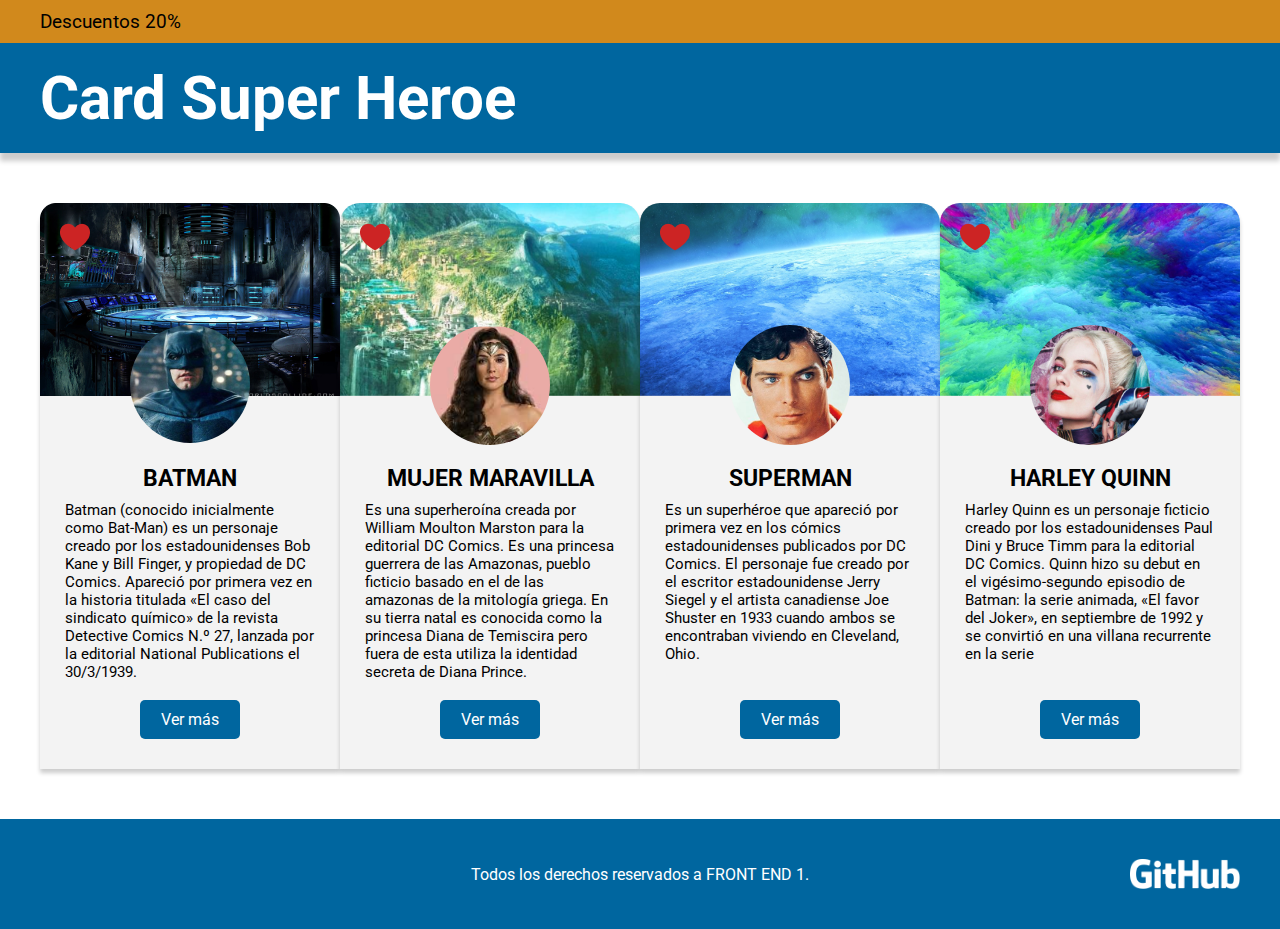
==== index.html @ ea670911 "Cards Héroes Desktop" ====
<!DOCTYPE html>
<html lang="es">

<head>
    <meta charset="UTF-8">
    <meta http-equiv="X-UA-Compatible" content="IE=edge">
    <meta name="viewport" content="width=device-width, initial-scale=1.0">
    <title>Héroes</title>
    <link rel="stylesheet" href="css/estilos.css">
</head>

<body>
    <div class="descuento">Descuentos 20%</div>
    <header class="heroes">
        <h1>Card Super Heroe</h1>
    </header>
    <main>
        <section class="card-section">
            <div class="card">
                <div>
                    <img src="img/Baticueva.png" alt="Fondo Batman">
                    <img class="corazon" src="img/Corazon.png" alt="Corazón">
                </div>
                <div class="card-text">
                    <h2>BATMAN</h2>
                    <p>Batman (conocido inicialmente como Bat-Man) es un personaje creado por los estadounidenses Bob
                        Kane y Bill Finger, y propiedad de DC Comics. Apareció por primera vez en la historia titulada
                        «El caso del sindicato químico» de la revista Detective Comics N.º 27, lanzada por la editorial
                        National Publications el 30/3/1939.</p>
                    <img class="img-medio" src="img/Batman.png" alt="Foto Batman">
                </div>
                <div class="vermas"> <a href="#">Ver más</a></div>
            </div>
            <div class="card">
                <div>
                    <img class="card-fondo" src="img/FondoMujerM.png" alt="Fondo">
                    <img class="corazon" src="img/Corazon.png" alt="Corazón">
                </div>
                <div class="card-text">
                    <h2>MUJER MARAVILLA</h2>
                    <p>Es una superheroína creada por William Moulton Marston para la editorial DC Comics. Es una
                        princesa guerrera de las Amazonas, pueblo ficticio basado en el de las amazonas de la mitología
                        griega. En su tierra natal es conocida como la princesa Diana de Temiscira pero fuera de esta
                        utiliza la identidad secreta de Diana Prince. </p>
                    <img class="img-medio" src="img/MujerM.png" alt="Foto MujerM">
                </div>
                <div class="vermas"> <a href="#">Ver más</a></div>
            </div>
            <div class="card">
                <div>
                    <img class="card-fondo" src="img/fondoSuperma.png" alt="Fondo Superman">
                    <img class="corazon" src="img/Corazon.png" alt="Corazón">
                </div>
                <div class="card-text">
                    <h2>SUPERMAN</h2>
                    <p>Es un superhéroe que apareció por primera vez en los cómics estadounidenses publicados por DC
                        Comics. ​
                        El personaje fue creado por el escritor estadounidense Jerry Siegel y el artista canadiense Joe
                        Shuster en 1933 cuando ambos se encontraban viviendo en Cleveland, Ohio.</p>
                    <img class="img-medio" src="img/Superman.png" alt="Foto Batman">
                </div>
                <div class="vermas"> <a href="#">Ver más</a></div>
            </div>
            <div class="card">
                <div>
                    <img class="card-fondo" src="img/FondoHarley.png" alt="Fondo Harley">
                    <img class="corazon" src="img/Corazon.png" alt="Corazón">
                </div>
                <div class="card-text">
                    <h2>HARLEY QUINN</h2>
                    <p>Harley Quinn es un personaje ficticio creado por los estadounidenses Paul Dini y Bruce Timm para
                        la editorial DC Comics. Quinn hizo su debut en el vigésimo-segundo episodio de Batman: la serie
                        animada, «El favor del Joker», en septiembre de 1992 y se convirtió en una villana recurrente en
                        la serie</p>
                    <img class="img-medio" src="img/Harley.png" alt="Foto Batman">
                </div>
                <div class="vermas"> <a href="#">Ver más</a></div>
            </div>

        </section>
    </main>
    <footer>
        <p>Todos los derechos reservados a FRONT END 1.</p>
    <img class="github" src="img/github.png" alt="GitHub">
    </footer>

</body>

</html>
---- css/estilos.css ----
@import url('https://fonts.googleapis.com/css2?family=Roboto:wght@300;400&display=swap');
* {
    box-sizing: border-box;
    margin: 0;
    padding: 0;
}
a {
    text-decoration: none;
    color: white;
}
body {
    font-family: 'Roboto', sans-serif;
    min-height: 100vh;
    display: flex;
    flex-direction: column;
}


.descuento {
    background-color: #D1891C;
    width: 100%;
    position: sticky;
    top: 0px;
    font-size: 19px;
    padding: 10px 40px;
    z-index: 4;
}
.heroes {
    background-color: #00669F;
    position: sticky;
    top: 35px;
    padding: 20px 40px;
    font-size: 30px;
    z-index: 4;
    height: 110px;
    color: white;
    box-shadow: 0px 8px 5px 0px rgba(0,0,0,0.2);
}

/*Cards*/
.card-section {
    display: flex;
    justify-content: space-between;
    flex-wrap: wrap;
    padding: 50px 40px;
    gap: 50px 0;
}
.card {
    border-radius: 20px 20px 0px 0px;
    display: flex;
    flex-direction: column;
    justify-content: space-between;
    align-items: center;
    background-color: #F3F3F3; 
    width: 300px;
    position: relative;
    box-shadow: 0px 4px 4px 0px rgba(0,0,0,0.2);
}

.card-text {
    text-align: left;
    font-size: 15px;
    padding: 45px 25px 0px 25px;
    position: relative;
    height: 300px;
}
.img-medio {
    border-radius: 50%;
    position: absolute;
    top: -25%;
    left: calc(50% - 60px);
    width: 120px;
}
h2 {
    text-align: center;
    margin: 20px 0px 10px 0px;
}
.corazon {
    position: absolute;
    top: 20px;
    left: 20px;
}
.vermas {
    text-align: center;
    background-color: #00669F;
    width: 100px;
    padding: 10px;
    margin-bottom: 30px;
    border-radius: 5px;
}
.card-fondo {
    width: 300px;
    height: 193px;
    border-radius: 20px 20px 0 0;
}

footer {
    background-color: #00669F;
    width: 100%;
    margin-top: auto;
    color: white;
    height: 110px;
    display: flex;
    justify-content: center;
    align-items: center;
    position: relative;
}
.github {
    position: absolute;
    height: 30px;
    right: 40px;
}
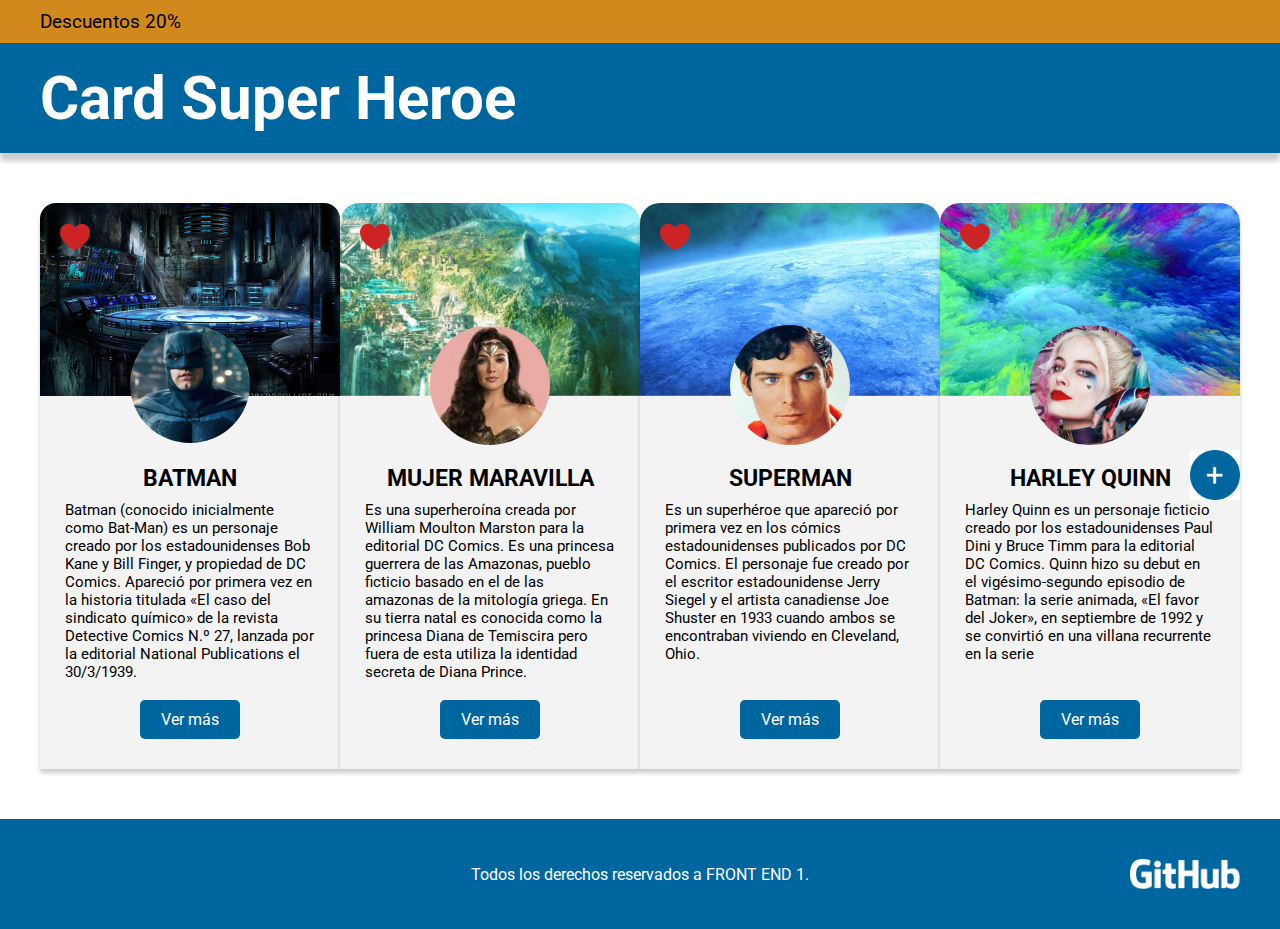
==== commit 5319ed6e: "Botón más" ====
--- a/index.html
+++ b/index.html
@@ -76,6 +76,9 @@
                 </div>
                 <div class="vermas"> <a href="#">Ver más</a></div>
             </div>
+            <div class="div-boton">
+                <img class="boton-mas" src="img/Ellipse 2.png" alt="Círculo">
+            </div>
 
         </section>
     </main>
--- a/css/estilos.css
+++ b/css/estilos.css
@@ -14,7 +14,6 @@
     display: flex;
     flex-direction: column;
 }
-
 
 .descuento {
     background-color: #D1891C;
@@ -38,6 +37,15 @@
 }
 
 /*Cards*/
+.div-boton {
+    position: relative;
+}
+.boton-mas {
+    height: 50px;
+    position: fixed;
+    right: 40px;
+    top: 50%;
+}
 .card-section {
     display: flex;
     justify-content: space-between;
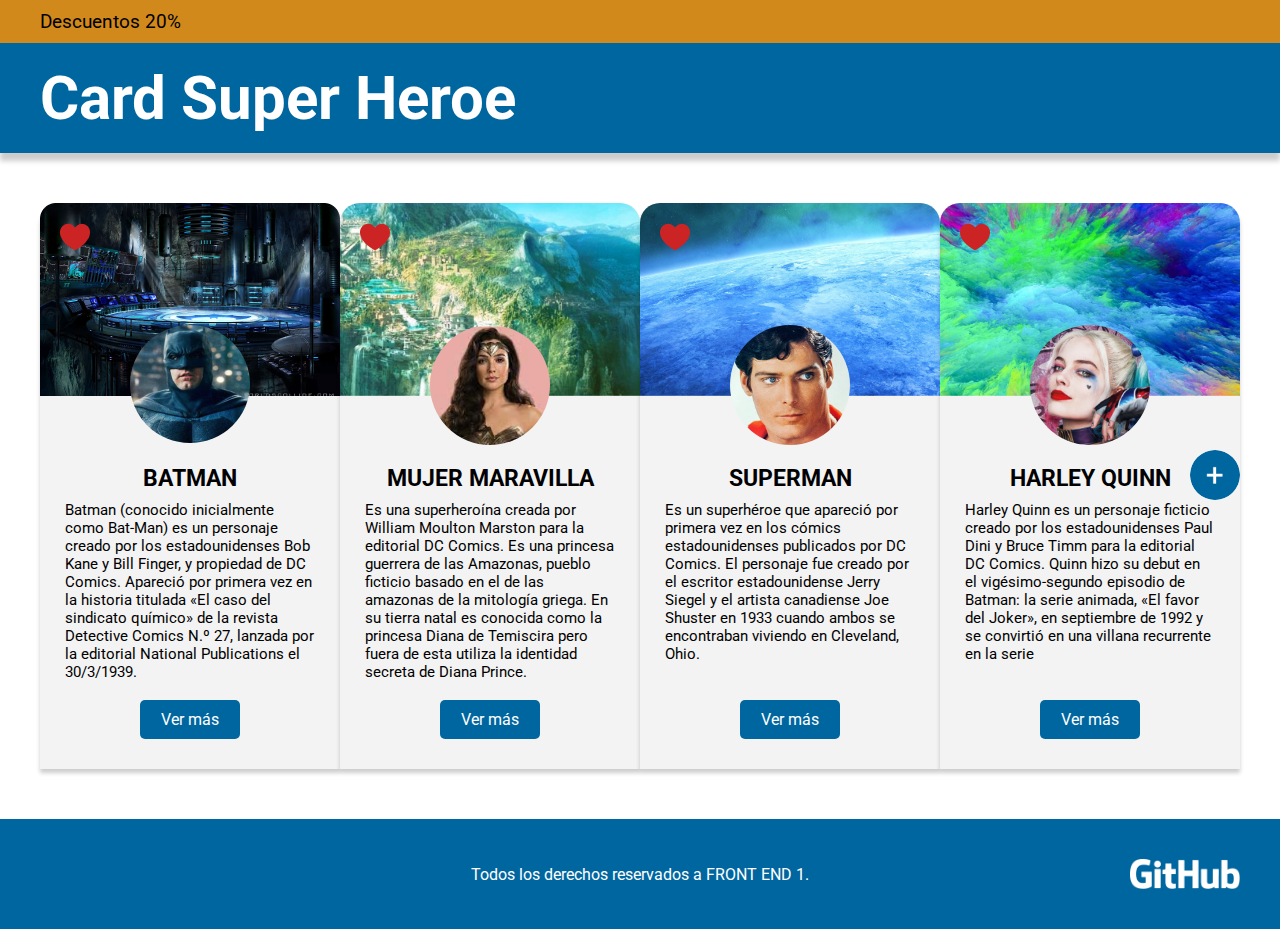
==== commit 45f72435: "correción error imagen" ====
--- a/index.html
+++ b/index.html
@@ -77,7 +77,7 @@
                 <div class="vermas"> <a href="#">Ver más</a></div>
             </div>
             <div class="div-boton">
-                <img class="boton-mas" src="img/Ellipse 2.png" alt="Círculo">
+                <img class="boton-mas" src="img/Ellipse.png" alt="Círculo">
             </div>
 
         </section>
--- a/css/estilos.css
+++ b/css/estilos.css
@@ -45,6 +45,7 @@
     position: fixed;
     right: 40px;
     top: 50%;
+    border-radius: 50%;
 }
 .card-section {
     display: flex;
